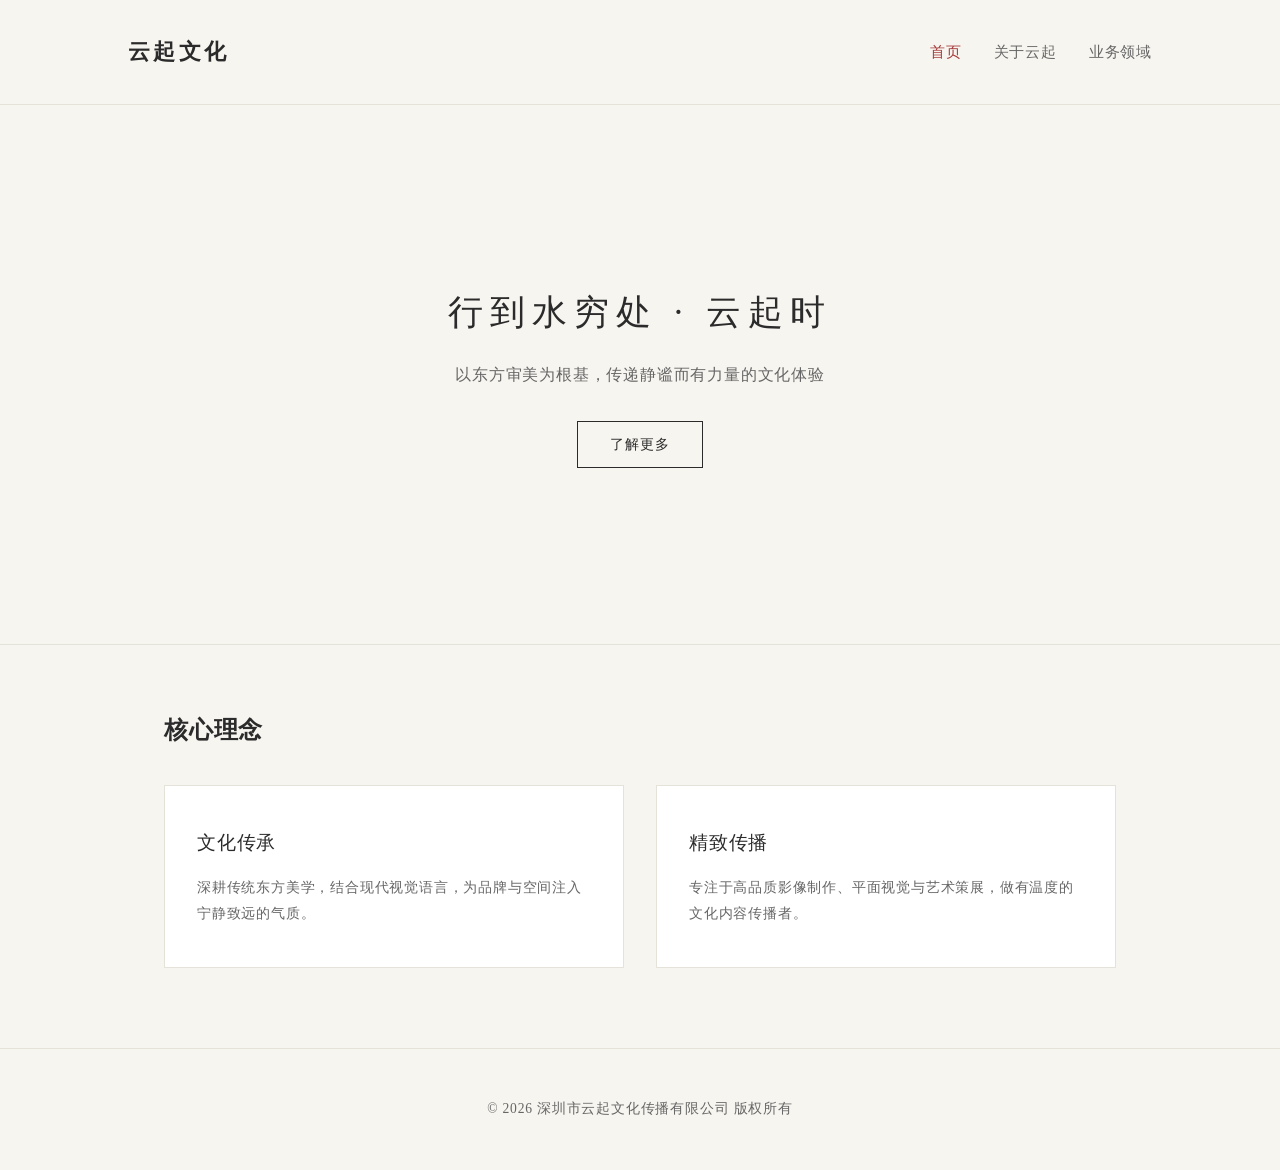
==== index.html @ f74666ae "Add files via upload" ====
<!DOCTYPE html>
<html lang="zh-CN">
<head>
    <meta charset="UTF-8">
    <meta name="viewport" content="width=device-width, initial-scale=1.0">
    <title>深圳市云起文化传播有限公司 - 官方网站</title>
    <link rel="stylesheet" href="style.css">
</head>
<body>

    <nav class="navbar">
        <div class="logo">云起文化</div>
        <ul class="nav-links">
            <li><a href="index.html" class="active">首页</a></li>
            <li><a href="about.html">关于云起</a></li>
            <li><a href="services.html">业务领域</a></li>
        </ul>
    </nav>

    <header class="hero">
        <div class="hero-content">
            <h1>行到水穷处 · 云起时</h1>
            <p>以东方审美为根基，传递静谧而有力量的文化体验</p>
            <a href="about.html" class="btn">了解更多</a>
        </div>
    </header>

    <section class="container intro">
        <h2>核心理念</h2>
        <div class="grid-2">
            <div class="card">
                <h3>文化传承</h3>
                <p>深耕传统东方美学，结合现代视觉语言，为品牌与空间注入宁静致远的气质。</p>
            </div>
            <div class="card">
                <h3>精致传播</h3>
                <p>专注于高品质影像制作、平面视觉与艺术策展，做有温度的文化内容传播者。</p>
            </div>
        </div>
    </section>

    <footer>
        <p>&copy; 2026 深圳市云起文化传播有限公司 版权所有</p>
    </footer>

</body>
</html>
---- style.css ----
/* 日系极简调色盘：米白底色、暖灰、深烟墨色、朱砂红微点缀 */
:root {
    --bg-color: #F7F5F0;
    --card-bg: #FFFFFF;
    --text-main: #2B2B2B;
    --text-light: #666666;
    --accent-red: #A63A3A;
    --border-color: #E5E2DA;
}

* {
    margin: 0;
    padding: 0;
    box-sizing: border-box;
}

body {
    background-color: var(--bg-color);
    color: var(--text-main);
    font-family: "PingFang SC", "Hiragino Sans GB", "Microsoft YaHei", "Noto Serif CJK SC", serif;
    line-height: 1.8;
    letter-spacing: 0.05em;
}

/* 导航栏 */
.navbar {
    display: flex;
    justify-content: space-between;
    align-items: center;
    padding: 2rem 10%;
    background-color: var(--bg-color);
    border-bottom: 1px solid var(--border-color);
}

.logo {
    font-size: 1.4rem;
    font-weight: 600;
    letter-spacing: 0.15em;
    color: var(--text-main);
}

.nav-links {
    display: flex;
    list-style: none;
    gap: 2rem;
}

.nav-links a {
    text-decoration: none;
    color: var(--text-light);
    font-size: 0.95rem;
    transition: color 0.3s;
}

.nav-links a:hover, .nav-links a.active {
    color: var(--accent-red);
}

/* 英雄区 (Banner) */
.hero {
    height: 60vh;
    display: flex;
    justify-content: center;
    align-items: center;
    text-align: center;
    padding: 0 1rem;
    border-bottom: 1px solid var(--border-color);
}

.hero h1 {
    font-size: 2.2rem;
    font-weight: 400;
    letter-spacing: 0.2em;
    margin-bottom: 1rem;
}

.hero p {
    color: var(--text-light);
    margin-bottom: 2rem;
    font-weight: 300;
}

.btn {
    display: inline-block;
    padding: 0.6rem 2rem;
    border: 1px solid var(--text-main);
    color: var(--text-main);
    text-decoration: none;
    font-size: 0.9rem;
    transition: all 0.3s;
}

.btn:hover {
    background-color: var(--text-main);
    color: var(--bg-color);
}

/* 通用容器 */
.container {
    max-width: 1000px;
    margin: 4rem auto;
    padding: 0 1.5rem;
}

.page-header {
    text-align: center;
    margin-bottom: 3rem;
}

.page-header h1 {
    font-weight: 400;
    letter-spacing: 0.15em;
    margin-bottom: 0.5rem;
}

/* 网格卡片 */
.grid-2 {
    display: grid;
    grid-template-columns: repeat(auto-fit, minmax(300px, 1fr));
    gap: 2rem;
    margin-top: 2rem;
}

.grid-3 {
    display: grid;
    grid-template-columns: repeat(auto-fit, minmax(280px, 1fr));
    gap: 2rem;
    margin-top: 2rem;
}

.card {
    background: var(--card-bg);
    padding: 2.5rem 2rem;
    border: 1px solid var(--border-color);
    transition: transform 0.3s, box-shadow 0.3s;
}

.card:hover {
    transform: translateY(-3px);
    box-shadow: 0 10px 20px rgba(0,0,0,0.03);
}

.card h3 {
    font-weight: 500;
    margin-bottom: 1rem;
    color: var(--text-main);
}

.card p {
    color: var(--text-light);
    font-size: 0.9rem;
}

/* 媒体与视频适配 */
.media-box img {
    width: 100%;
    height: auto;
    border-radius: 2px;
    margin-bottom: 2rem;
}

.video-container {
    position: relative;
    padding-bottom: 56.25%; /* 16:9 比例 */
    height: 0;
    overflow: hidden;
    max-width: 100%;
    background: #000;
    margin-top: 1rem;
}

.video-container iframe {
    position: absolute;
    top: 0;
    left: 0;
    width: 100%;
    height: 100%;
}

/* 页脚 */
footer {
    text-align: center;
    padding: 3rem 0;
    border-top: 1px solid var(--border-color);
    color: var(--text-light);
    font-size: 0.85rem;
    margin-top: 5rem;
}
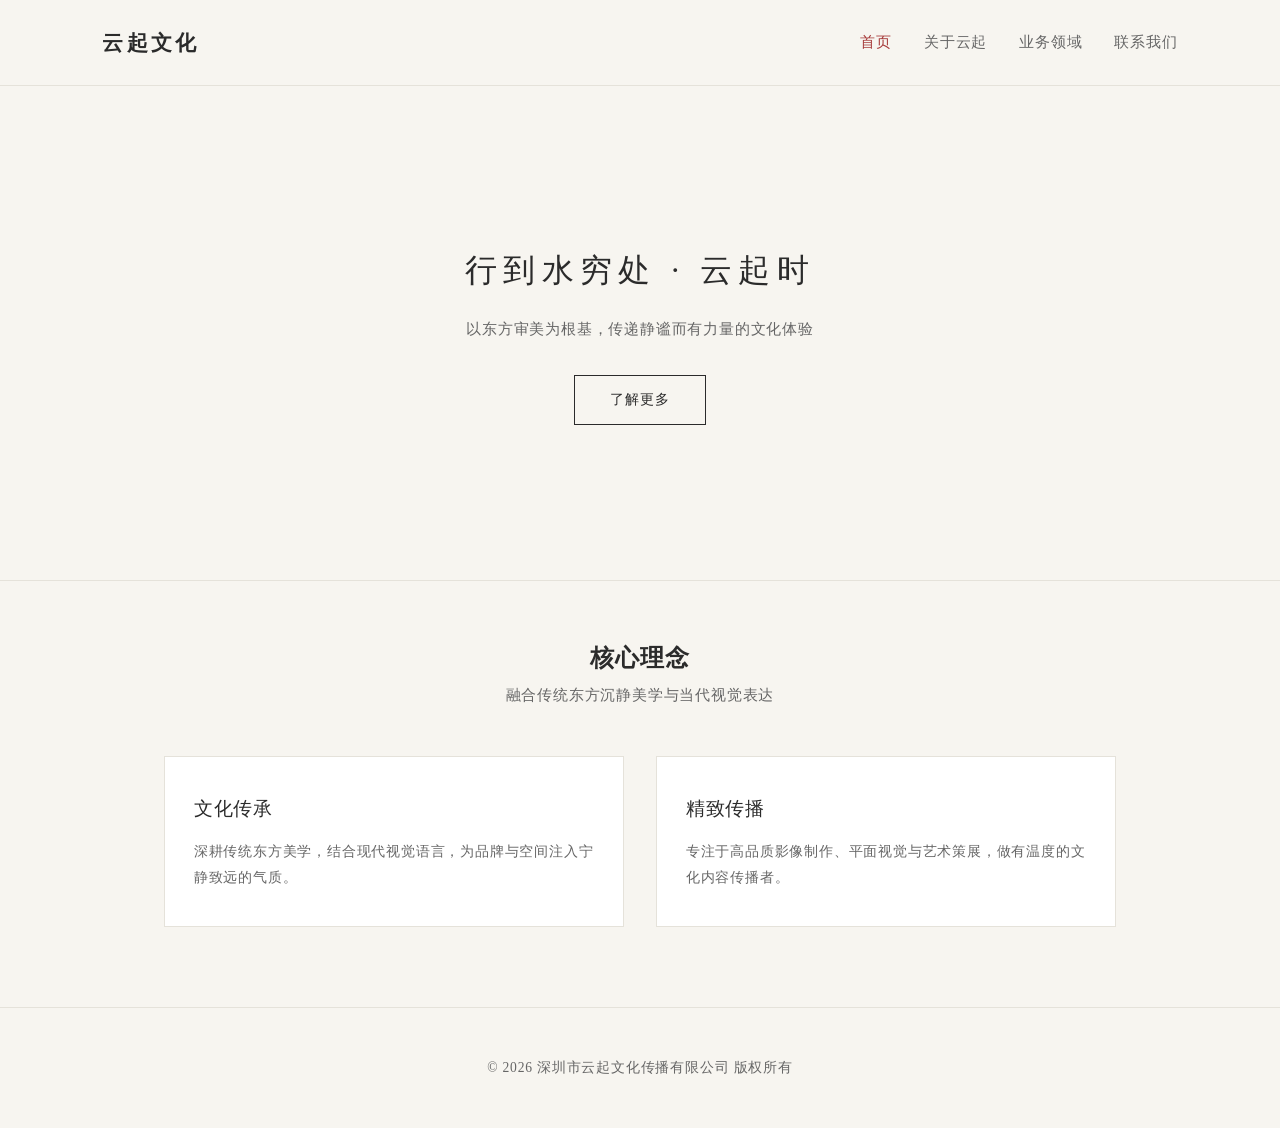
==== commit cb18caa2: "Add files via upload" ====
--- a/index.html
+++ b/index.html
@@ -10,10 +10,17 @@
 
     <nav class="navbar">
         <div class="logo">云起文化</div>
-        <ul class="nav-links">
+        <!-- 移动端菜单按钮 -->
+        <button class="menu-toggle" aria-label="切换菜单" onclick="toggleMenu()">
+            <span></span>
+            <span></span>
+            <span></span>
+        </button>
+        <ul class="nav-links" id="navLinks">
             <li><a href="index.html" class="active">首页</a></li>
             <li><a href="about.html">关于云起</a></li>
             <li><a href="services.html">业务领域</a></li>
+            <li><a href="contact.html">联系我们</a></li>
         </ul>
     </nav>
 
@@ -26,7 +33,10 @@
     </header>
 
     <section class="container intro">
-        <h2>核心理念</h2>
+        <div class="page-header">
+            <h2>核心理念</h2>
+            <p>融合传统东方沉静美学与当代视觉表达</p>
+        </div>
         <div class="grid-2">
             <div class="card">
                 <h3>文化传承</h3>
@@ -43,5 +53,12 @@
         <p>&copy; 2026 深圳市云起文化传播有限公司 版权所有</p>
     </footer>
 
+    <script>
+        function toggleMenu() {
+            const nav = document.getElementById('navLinks');
+            nav.classList.toggle('open');
+        }
+    </script>
+
 </body>
 </html>
--- a/style.css
+++ b/style.css
@@ -20,6 +20,7 @@
     font-family: "PingFang SC", "Hiragino Sans GB", "Microsoft YaHei", "Noto Serif CJK SC", serif;
     line-height: 1.8;
     letter-spacing: 0.05em;
+    -webkit-font-smoothing: antialiased;
 }
 
 /* 导航栏 */
@@ -27,13 +28,15 @@
     display: flex;
     justify-content: space-between;
     align-items: center;
-    padding: 2rem 10%;
+    padding: 1.5rem 8%;
     background-color: var(--bg-color);
     border-bottom: 1px solid var(--border-color);
+    position: relative;
+    z-index: 100;
 }
 
 .logo {
-    font-size: 1.4rem;
+    font-size: 1.3rem;
     font-weight: 600;
     letter-spacing: 0.15em;
     color: var(--text-main);
@@ -56,19 +59,39 @@
     color: var(--accent-red);
 }
 
-/* 英雄区 (Banner) */
+/* 手机端菜单开合按钮 */
+.menu-toggle {
+    display: none;
+    flex-direction: column;
+    justify-content: space-around;
+    width: 24px;
+    height: 18px;
+    background: transparent;
+    border: none;
+    cursor: pointer;
+    padding: 0;
+}
+
+.menu-toggle span {
+    width: 100%;
+    height: 1px;
+    background-color: var(--text-main);
+    transition: all 0.3s linear;
+}
+
+/* 首页 Banner 区 */
 .hero {
-    height: 60vh;
+    height: 55vh;
     display: flex;
     justify-content: center;
     align-items: center;
     text-align: center;
-    padding: 0 1rem;
+    padding: 0 1.5rem;
     border-bottom: 1px solid var(--border-color);
 }
 
 .hero h1 {
-    font-size: 2.2rem;
+    font-size: 2rem;
     font-weight: 400;
     letter-spacing: 0.2em;
     margin-bottom: 1rem;
@@ -78,15 +101,18 @@
     color: var(--text-light);
     margin-bottom: 2rem;
     font-weight: 300;
+    font-size: 0.95rem;
 }
 
 .btn {
     display: inline-block;
-    padding: 0.6rem 2rem;
+    padding: 0.7rem 2.2rem;
     border: 1px solid var(--text-main);
     color: var(--text-main);
     text-decoration: none;
     font-size: 0.9rem;
+    background: transparent;
+    cursor: pointer;
     transition: all 0.3s;
 }
 
@@ -95,10 +121,10 @@
     color: var(--bg-color);
 }
 
-/* 通用容器 */
+/* 内容布局容器 */
 .container {
     max-width: 1000px;
-    margin: 4rem auto;
+    margin: 3.5rem auto;
     padding: 0 1.5rem;
 }
 
@@ -113,24 +139,29 @@
     margin-bottom: 0.5rem;
 }
 
-/* 网格卡片 */
+.page-header p {
+    color: var(--text-light);
+    font-size: 0.95rem;
+}
+
+/* 卡片网格 */
 .grid-2 {
-    display: grid;
-    grid-template-columns: repeat(auto-fit, minmax(300px, 1fr));
-    gap: 2rem;
-    margin-top: 2rem;
-}
-
-.grid-3 {
     display: grid;
     grid-template-columns: repeat(auto-fit, minmax(280px, 1fr));
     gap: 2rem;
     margin-top: 2rem;
 }
 
+.grid-3 {
+    display: grid;
+    grid-template-columns: repeat(auto-fit, minmax(260px, 1fr));
+    gap: 2rem;
+    margin-top: 2rem;
+}
+
 .card {
     background: var(--card-bg);
-    padding: 2.5rem 2rem;
+    padding: 2.2rem 1.8rem;
     border: 1px solid var(--border-color);
     transition: transform 0.3s, box-shadow 0.3s;
 }
@@ -142,7 +173,7 @@
 
 .card h3 {
     font-weight: 500;
-    margin-bottom: 1rem;
+    margin-bottom: 0.8rem;
     color: var(--text-main);
 }
 
@@ -151,17 +182,17 @@
     font-size: 0.9rem;
 }
 
-/* 媒体与视频适配 */
+/* 图片与视频适配 */
 .media-box img {
     width: 100%;
     height: auto;
-    border-radius: 2px;
+    display: block;
     margin-bottom: 2rem;
 }
 
 .video-container {
     position: relative;
-    padding-bottom: 56.25%; /* 16:9 比例 */
+    padding-bottom: 56.25%;
     height: 0;
     overflow: hidden;
     max-width: 100%;
@@ -177,6 +208,74 @@
     height: 100%;
 }
 
+/* 表单与联系区 */
+.contact-wrapper {
+    display: grid;
+    grid-template-columns: 1fr 1.2fr;
+    gap: 3rem;
+    align-items: start;
+}
+
+.contact-info h3 {
+    font-weight: 500;
+    font-size: 1.2rem;
+    margin-bottom: 1.5rem;
+}
+
+.contact-info p {
+    color: var(--text-light);
+    font-size: 0.95rem;
+    margin-bottom: 1rem;
+}
+
+.info-note {
+    margin-top: 2rem;
+    padding: 1.2rem;
+    background: var(--card-bg);
+    border-left: 2px solid var(--accent-red);
+    font-size: 0.85rem;
+}
+
+.contact-form-card {
+    background: var(--card-bg);
+    padding: 2.5rem;
+    border: 1px solid var(--border-color);
+}
+
+.form-group {
+    margin-bottom: 1.5rem;
+}
+
+.form-group label {
+    display: block;
+    font-size: 0.85rem;
+    color: var(--text-main);
+    margin-bottom: 0.4rem;
+}
+
+.form-group input,
+.form-group textarea {
+    width: 100%;
+    padding: 0.75rem;
+    border: 1px solid var(--border-color);
+    background-color: var(--bg-color);
+    color: var(--text-main);
+    font-family: inherit;
+    font-size: 0.9rem;
+    outline: none;
+    transition: border-color 0.3s;
+}
+
+.form-group input:focus,
+.form-group textarea:focus {
+    border-color: var(--text-main);
+}
+
+.btn-submit {
+    width: 100%;
+    margin-top: 0.5rem;
+}
+
 /* 页脚 */
 footer {
     text-align: center;
@@ -185,4 +284,57 @@
     color: var(--text-light);
     font-size: 0.85rem;
     margin-top: 5rem;
+}
+
+/* 移动端 (手机屏幕) 响应式规则 */
+@media (max-width: 768px) {
+    .navbar {
+        padding: 1.2rem 5%;
+    }
+
+    .menu-toggle {
+        display: flex;
+    }
+
+    .nav-links {
+        display: none;
+        position: absolute;
+        top: 100%;
+        left: 0;
+        width: 100%;
+        background-color: var(--bg-color);
+        flex-direction: column;
+        padding: 1.5rem 0;
+        gap: 1.2rem;
+        text-align: center;
+        border-bottom: 1px solid var(--border-color);
+        box-shadow: 0 10px 15px rgba(0,0,0,0.03);
+    }
+
+    .nav-links.open {
+        display: flex;
+    }
+
+    .hero {
+        height: 45vh;
+    }
+
+    .hero h1 {
+        font-size: 1.5rem;
+        letter-spacing: 0.12em;
+    }
+
+    .container {
+        margin: 2.5rem auto;
+        padding: 0 1.2rem;
+    }
+
+    .contact-wrapper {
+        grid-template-columns: 1fr;
+        gap: 2.5rem;
+    }
+
+    .contact-form-card {
+        padding: 1.5rem;
+    }
 }
